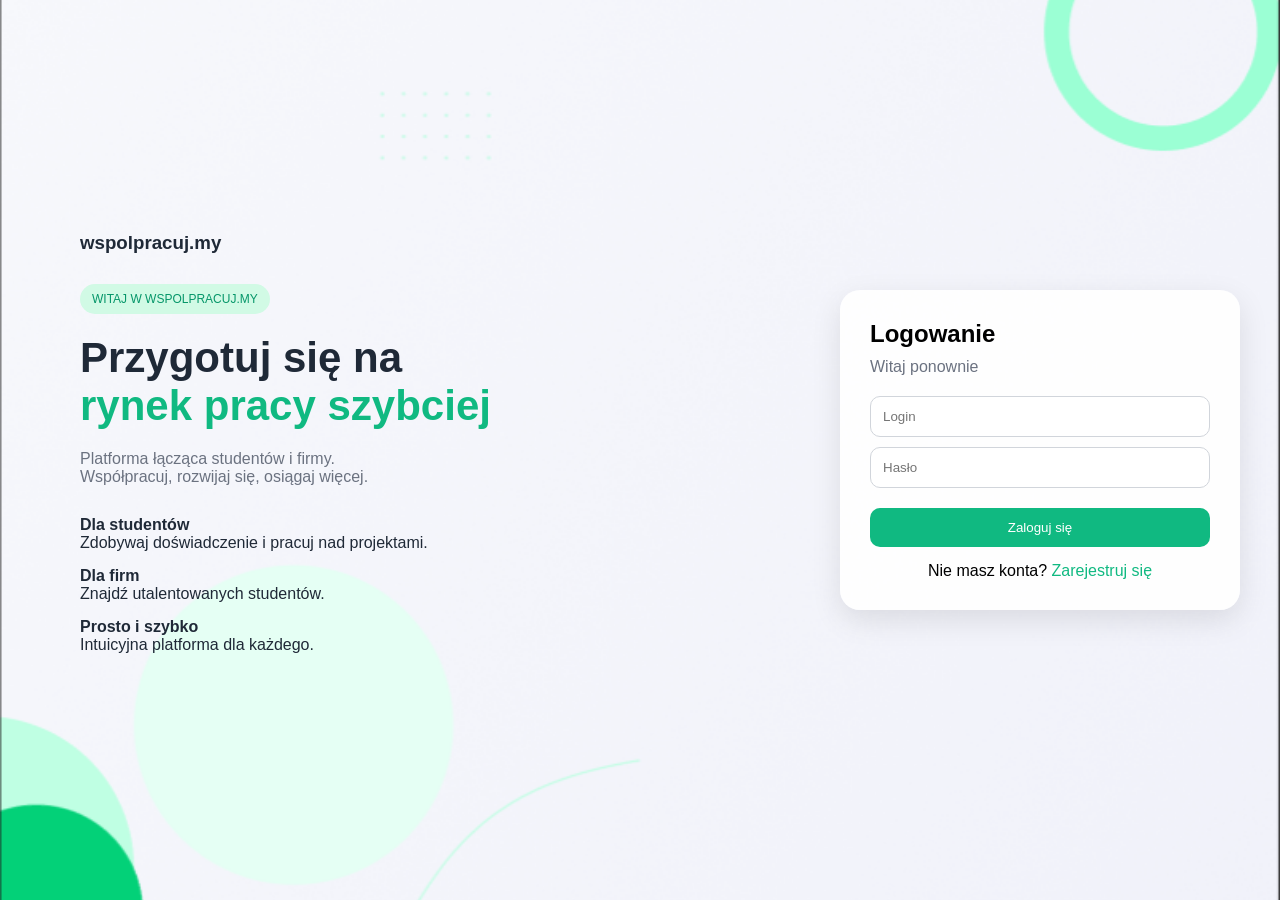
==== frontend/index.html @ 7d2704dc "logowanie i rejestracja oraz podstrona firmy" ====
<!DOCTYPE html>
<html lang="pl">
<head>
    <meta charset="UTF-8">
    <title>Logowanie / Rejestracja</title>
    <link rel="stylesheet" href="style.css">
</head>
<body>

<div class="wrapper">

    <!-- LEWA STRONA -->
    <div class="left">
        <h3 class="logo">wspolpracuj.my</h3>

        <div class="badge">WITAJ W WSPOLPRACUJ.MY</div>

        <h1>
            Przygotuj się na <br>
            <span>rynek pracy szybciej</span>
        </h1>

        <p class="desc">
            Platforma łącząca studentów i firmy.<br>
            Współpracuj, rozwijaj się, osiągaj więcej.
        </p>

        <div class="features">
            <div>
                <strong>Dla studentów</strong>
                <p>Zdobywaj doświadczenie i pracuj nad projektami.</p>
            </div>

            <div>
                <strong>Dla firm</strong>
                <p>Znajdź utalentowanych studentów.</p>
            </div>

            <div>
                <strong>Prosto i szybko</strong>
                <p>Intuicyjna platforma dla każdego.</p>
            </div>
        </div>
    </div>

    <!-- PRAWA STRONA -->
    <div class="right">

        <!-- REJESTRACJA -->
        

        <!-- LOGOWANIE -->
        <div id="login">
            <h2>Logowanie</h2>
            <p class="subtitle">Witaj ponownie</p>

            <form>
                <input type="text" placeholder="Login">
                <input type="password" placeholder="Hasło">

                <button>Zaloguj się</button>
            </form>

            <p class="switch">
                Nie masz konta? <span onclick="toggle()">Zarejestruj się</span>
            </p>
        </div>
        <div id="register" class="hidden">
            <h2>Rejestracja</h2>
            <p class="subtitle">Stwórz konto już teraz</p>

            <form>
                <input type="text" placeholder="Imię">
                <input type="text" placeholder="Nazwisko">
                <input type="text" placeholder="Login">
                <input type="email" placeholder="Email">
                <input type="password" placeholder="Hasło">
                <input type="password" placeholder="Potwierdź hasło">

                <button>Zarejestruj się</button>
            </form>

            <p class="switch">
                Masz już konto? <span onclick="toggle()">Zaloguj się</span>
            </p>
        </div>

    </div>

</div>

<script>
function toggle() {
    document.getElementById("login").classList.toggle("hidden");
    document.getElementById("register").classList.toggle("hidden");
}
</script>

</body>
</html>
---- frontend/style.css ----
* {
    margin: 0;
    padding: 0;
    box-sizing: border-box;
    font-family: Arial, sans-serif;
}

body {
    min-height: 100vh;

    background: url("background.png") no-repeat center;
    background-size: cover;

    display: flex;
    justify-content: center;
    align-items: center;
}

.wrapper {
    width: 1200px;
    min-height: 700px;
    display: flex;
    align-items: center;
}

/* LEWA STRONA */
.left {
    flex: 1;
    padding: 40px;
    color: #1f2937;
}

.logo {
    margin-bottom: 30px;
}

.badge {
    display: inline-block;
    background: #d1fae5;
    color: #059669;
    padding: 8px 12px;
    border-radius: 20px;
    margin-bottom: 20px;
    font-size: 12px;
}

.left h1 {
    font-size: 42px;
    margin-bottom: 20px;
}

.left span {
    color: #10b981;
}

.desc {
    color: #6b7280;
    margin-bottom: 30px;
}

.features div {
    margin-bottom: 15px;
}

/* PRAWA STRONA */
.right {
    width: 400px;
    height: fit-content;
    background: rgba(255,255,255,0.9);
    border-radius: 20px;
    padding: 30px;
    box-shadow: 0 10px 30px rgba(0,0,0,0.1);
}

.right h2 {
    margin-bottom: 10px;
}

.subtitle {
    color: #6b7280;
    margin-bottom: 20px;
}

input {
    width: 100%;
    padding: 12px;
    margin-bottom: 10px;
    border-radius: 10px;
    border: 1px solid #d1d5db;
}

button {
    width: 100%;
    padding: 12px;
    background: #10b981;
    border: none;
    border-radius: 10px;
    color: white;
    cursor: pointer;
    margin-top: 10px;
}

button:hover {
    background: #059669;
}

.switch {
    margin-top: 15px;
    text-align: center;
}

.switch span {
    color: #10b981;
    cursor: pointer;
}

.hidden {
    display: none;
}
#createProject .section-title-row {
    max-width: 820px;
    margin-left: auto;
    margin-right: auto;
}

#createProject .project-form {
    margin-left: auto;
    margin-right: auto;
}

.project-form select[multiple] {
    min-height: 130px;
}

.select-hint {
    color: #6b7280;
    font-size: 13px;
    font-weight: normal;
    margin-top: -4px;
}
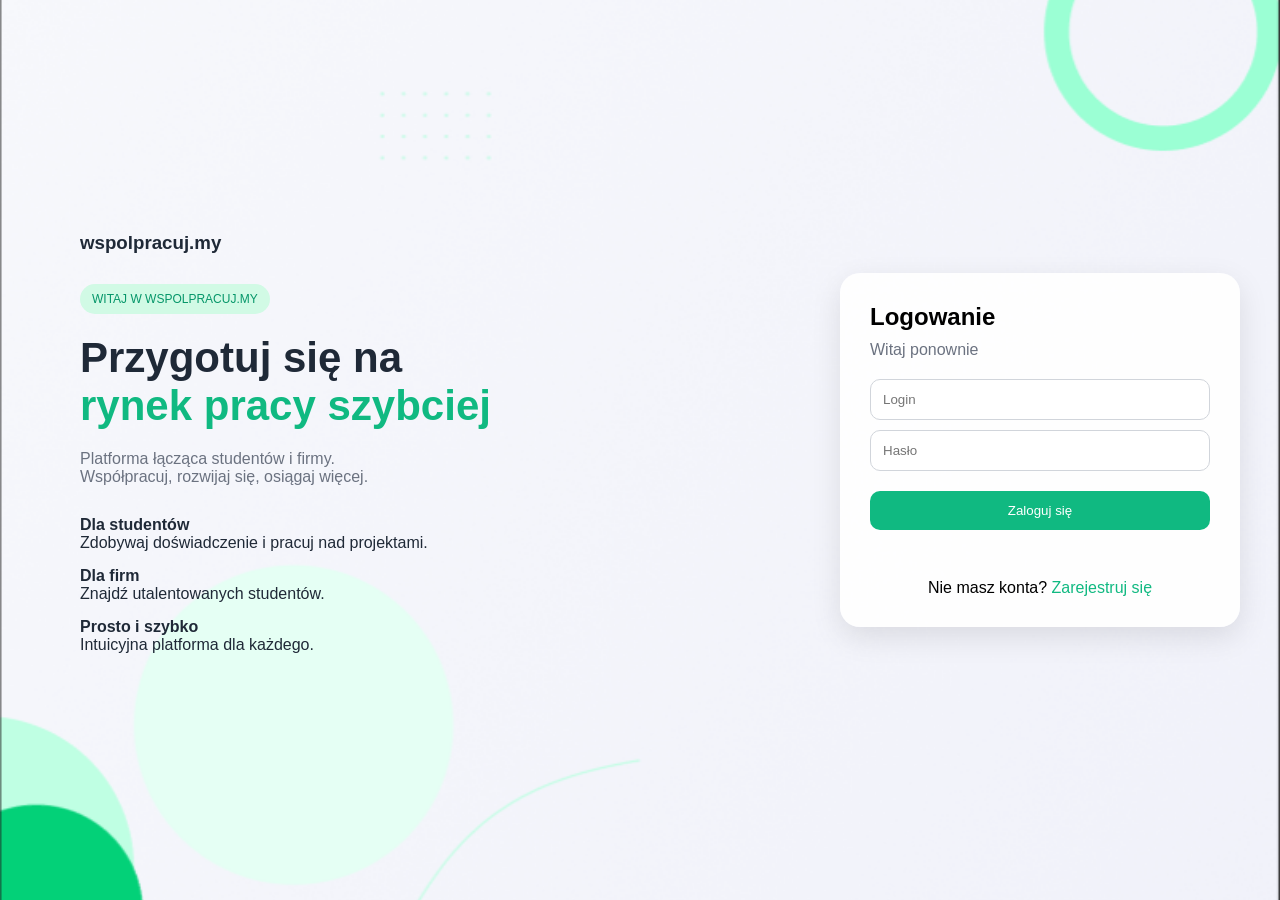
==== commit ccdb47eb: "Poprawione błędy i style na froncie" ====
--- a/frontend/index.html
+++ b/frontend/index.html
@@ -4,6 +4,29 @@
     <meta charset="UTF-8">
     <title>Logowanie / Rejestracja</title>
     <link rel="stylesheet" href="style.css">
+
+    <style>
+        .form-message {
+            min-height: 22px;
+            margin-top: 12px;
+            font-size: 14px;
+            font-weight: 700;
+            line-height: 1.4;
+        }
+
+        .form-message.error {
+            color: #dc2626;
+        }
+
+        .form-message.success {
+            color: #059669;
+        }
+
+        .input-error {
+            border-color: #dc2626 !important;
+            box-shadow: 0 0 0 3px rgba(220, 38, 38, 0.12) !important;
+        }
+    </style>
 </head>
 <body>
 
@@ -46,38 +69,39 @@
     <!-- PRAWA STRONA -->
     <div class="right">
 
-        <!-- REJESTRACJA -->
-        
-
         <!-- LOGOWANIE -->
         <div id="login">
             <h2>Logowanie</h2>
             <p class="subtitle">Witaj ponownie</p>
 
-            <form>
-                <input type="text" placeholder="Login">
-                <input type="password" placeholder="Hasło">
-
-                <button>Zaloguj się</button>
+            <form id="loginForm" novalidate>
+                <input id="loginLogin" type="text" placeholder="Login">
+                <input id="loginPassword" type="password" placeholder="Hasło">
+
+                <button type="submit">Zaloguj się</button>
+                <p id="loginMessage" class="form-message"></p>
             </form>
 
             <p class="switch">
                 Nie masz konta? <span onclick="toggle()">Zarejestruj się</span>
             </p>
         </div>
+
+        <!-- REJESTRACJA -->
         <div id="register" class="hidden">
             <h2>Rejestracja</h2>
             <p class="subtitle">Stwórz konto już teraz</p>
 
-            <form>
-                <input type="text" placeholder="Imię">
-                <input type="text" placeholder="Nazwisko">
-                <input type="text" placeholder="Login">
-                <input type="email" placeholder="Email">
-                <input type="password" placeholder="Hasło">
-                <input type="password" placeholder="Potwierdź hasło">
-
-                <button>Zarejestruj się</button>
+            <form id="registerForm" novalidate>
+                <input id="registerName" type="text" placeholder="Imię">
+                <input id="registerSurname" type="text" placeholder="Nazwisko">
+                <input id="registerLogin" type="text" placeholder="Login">
+                <input id="registerEmail" type="email" placeholder="Email">
+                <input id="registerPassword" type="password" placeholder="Hasło">
+                <input id="registerRepeatPassword" type="password" placeholder="Potwierdź hasło">
+
+                <button type="submit">Zarejestruj się</button>
+                <p id="registerMessage" class="form-message"></p>
             </form>
 
             <p class="switch">
@@ -90,11 +114,264 @@
 </div>
 
 <script>
+const API_BASE = "http://localhost:8081/api";
+
 function toggle() {
     document.getElementById("login").classList.toggle("hidden");
     document.getElementById("register").classList.toggle("hidden");
-}
+
+    clearFormMessage("loginMessage");
+    clearFormMessage("registerMessage");
+    clearAllErrors();
+}
+
+function setFormMessage(messageId, text, type = "error") {
+    const message = document.getElementById(messageId);
+    message.textContent = text;
+    message.className = `form-message ${type}`;
+}
+
+function clearFormMessage(messageId) {
+    const message = document.getElementById(messageId);
+    message.textContent = "";
+    message.className = "form-message";
+}
+
+function setInputError(input, hasError = true) {
+    if (!input) {
+        return;
+    }
+
+    if (hasError) {
+        input.classList.add("input-error");
+    } else {
+        input.classList.remove("input-error");
+    }
+}
+
+function clearAllErrors() {
+    document.querySelectorAll("input").forEach(input => {
+        input.classList.remove("input-error");
+    });
+}
+
+function isValidEmail(email) {
+    return /^[^\s@]+@[^\s@]+\.[^\s@]+$/.test(email);
+}
+
+function validateLoginForm() {
+    clearFormMessage("loginMessage");
+    clearAllErrors();
+
+    const loginInput = document.getElementById("loginLogin");
+    const passwordInput = document.getElementById("loginPassword");
+
+    const login = loginInput.value.trim();
+    const password = passwordInput.value.trim();
+
+    if (!login) {
+        setInputError(loginInput);
+        setFormMessage("loginMessage", "Brak loginu. Wpisz login, aby się zalogować.");
+        loginInput.focus();
+        return null;
+    }
+
+    if (!password) {
+        setInputError(passwordInput);
+        setFormMessage("loginMessage", "Brak hasła. Wpisz hasło, aby się zalogować.");
+        passwordInput.focus();
+        return null;
+    }
+
+    return {
+        login,
+        password
+    };
+}
+
+function validateRegisterForm() {
+    clearFormMessage("registerMessage");
+    clearAllErrors();
+
+    const nameInput = document.getElementById("registerName");
+    const surnameInput = document.getElementById("registerSurname");
+    const loginInput = document.getElementById("registerLogin");
+    const emailInput = document.getElementById("registerEmail");
+    const passwordInput = document.getElementById("registerPassword");
+    const repeatPasswordInput = document.getElementById("registerRepeatPassword");
+
+    const name = nameInput.value.trim();
+    const surname = surnameInput.value.trim();
+    const login = loginInput.value.trim();
+    const email = emailInput.value.trim();
+    const password = passwordInput.value.trim();
+    const repeatPassword = repeatPasswordInput.value.trim();
+
+    if (!name) {
+        setInputError(nameInput);
+        setFormMessage("registerMessage", "Brak imienia. Wpisz imię, aby utworzyć konto.");
+        nameInput.focus();
+        return null;
+    }
+
+    if (!surname) {
+        setInputError(surnameInput);
+        setFormMessage("registerMessage", "Brak nazwiska. Wpisz nazwisko, aby utworzyć konto.");
+        surnameInput.focus();
+        return null;
+    }
+
+    if (!login) {
+        setInputError(loginInput);
+        setFormMessage("registerMessage", "Brak loginu. Wpisz login, aby utworzyć konto.");
+        loginInput.focus();
+        return null;
+    }
+
+    if (!email) {
+        setInputError(emailInput);
+        setFormMessage("registerMessage", "Brak emaila. Wpisz adres email, aby utworzyć konto.");
+        emailInput.focus();
+        return null;
+    }
+
+    if (!isValidEmail(email)) {
+        setInputError(emailInput);
+        setFormMessage("registerMessage", "Niepoprawny email. Wpisz adres w formacie nazwa@domena.pl.");
+        emailInput.focus();
+        return null;
+    }
+
+    if (!password) {
+        setInputError(passwordInput);
+        setFormMessage("registerMessage", "Brak hasła. Wpisz hasło, aby utworzyć konto.");
+        passwordInput.focus();
+        return null;
+    }
+
+    if (password.length < 6) {
+        setInputError(passwordInput);
+        setFormMessage("registerMessage", "Hasło jest za krótkie. Hasło powinno mieć co najmniej 6 znaków.");
+        passwordInput.focus();
+        return null;
+    }
+
+    if (!repeatPassword) {
+        setInputError(repeatPasswordInput);
+        setFormMessage("registerMessage", "Brak potwierdzenia hasła. Powtórz hasło.");
+        repeatPasswordInput.focus();
+        return null;
+    }
+
+    if (password !== repeatPassword) {
+        setInputError(passwordInput);
+        setInputError(repeatPasswordInput);
+        setFormMessage("registerMessage", "Hasła nie są takie same. Wpisz ponownie hasło i potwierdzenie.");
+        repeatPasswordInput.focus();
+        return null;
+    }
+
+    return {
+        name,
+        surname,
+        login,
+        email,
+        password,
+        role: "Student"
+    };
+}
+
+function setInputsLiveValidation() {
+    document.querySelectorAll("input").forEach(input => {
+        input.addEventListener("input", () => {
+            input.classList.remove("input-error");
+        });
+    });
+}
+
+// Obsługa logowania
+ document.querySelector("#loginForm").addEventListener("submit", async (e) => {
+    e.preventDefault();
+
+    const loginData = validateLoginForm();
+
+    if (!loginData) {
+        return;
+    }
+
+    try {
+        setFormMessage("loginMessage", "Trwa logowanie...", "success");
+
+        const res = await fetch(`${API_BASE}/auth/login`, {
+            method: "POST",
+            headers: { "Content-Type": "application/json" },
+            body: JSON.stringify(loginData)
+        });
+
+        const data = await res.json();
+
+        if (res.ok) {
+            localStorage.setItem("token", data.token);
+            localStorage.setItem("user", JSON.stringify(data));
+
+            if (data.role === "Admin" || data.role === 0) {
+                window.location.href = "admin.html";
+            } else if (data.role === "Company" || data.role === 2) {
+                window.location.href = "firma.html";
+            } else if (data.role === "Student" || data.role === 1) {
+                window.location.href = "student.html";
+            } else {
+                setFormMessage("loginMessage", "Nie rozpoznano roli użytkownika.");
+            }
+        } else {
+            setFormMessage("loginMessage", data.message || "Błąd logowania. Sprawdź login i hasło.");
+        }
+    } catch (err) {
+        setFormMessage("loginMessage", "Nie można połączyć z serwerem. Spróbuj ponownie później.");
+    }
+});
+
+// Obsługa rejestracji
+document.querySelector("#registerForm").addEventListener("submit", async (e) => {
+    e.preventDefault();
+
+    const registerData = validateRegisterForm();
+
+    if (!registerData) {
+        return;
+    }
+
+    try {
+        setFormMessage("registerMessage", "Trwa rejestracja...", "success");
+
+        const res = await fetch(`${API_BASE}/auth/register`, {
+            method: "POST",
+            headers: { "Content-Type": "application/json" },
+            body: JSON.stringify(registerData)
+        });
+
+        const result = await res.json();
+
+        if (res.ok) {
+            localStorage.setItem("token", result.token);
+            localStorage.setItem("user", JSON.stringify(result));
+
+            setFormMessage("registerMessage", "Konto zostało utworzone. Możesz się zalogować.", "success");
+
+            setTimeout(() => {
+                document.getElementById("registerForm").reset();
+                toggle();
+            }, 1000);
+        } else {
+            setFormMessage("registerMessage", result.message || "Błąd rejestracji. Sprawdź wpisane dane.");
+        }
+    } catch (err) {
+        setFormMessage("registerMessage", "Nie można połączyć z serwerem. Spróbuj ponownie później.");
+    }
+});
+
+setInputsLiveValidation();
 </script>
 
 </body>
-</html>+</html>
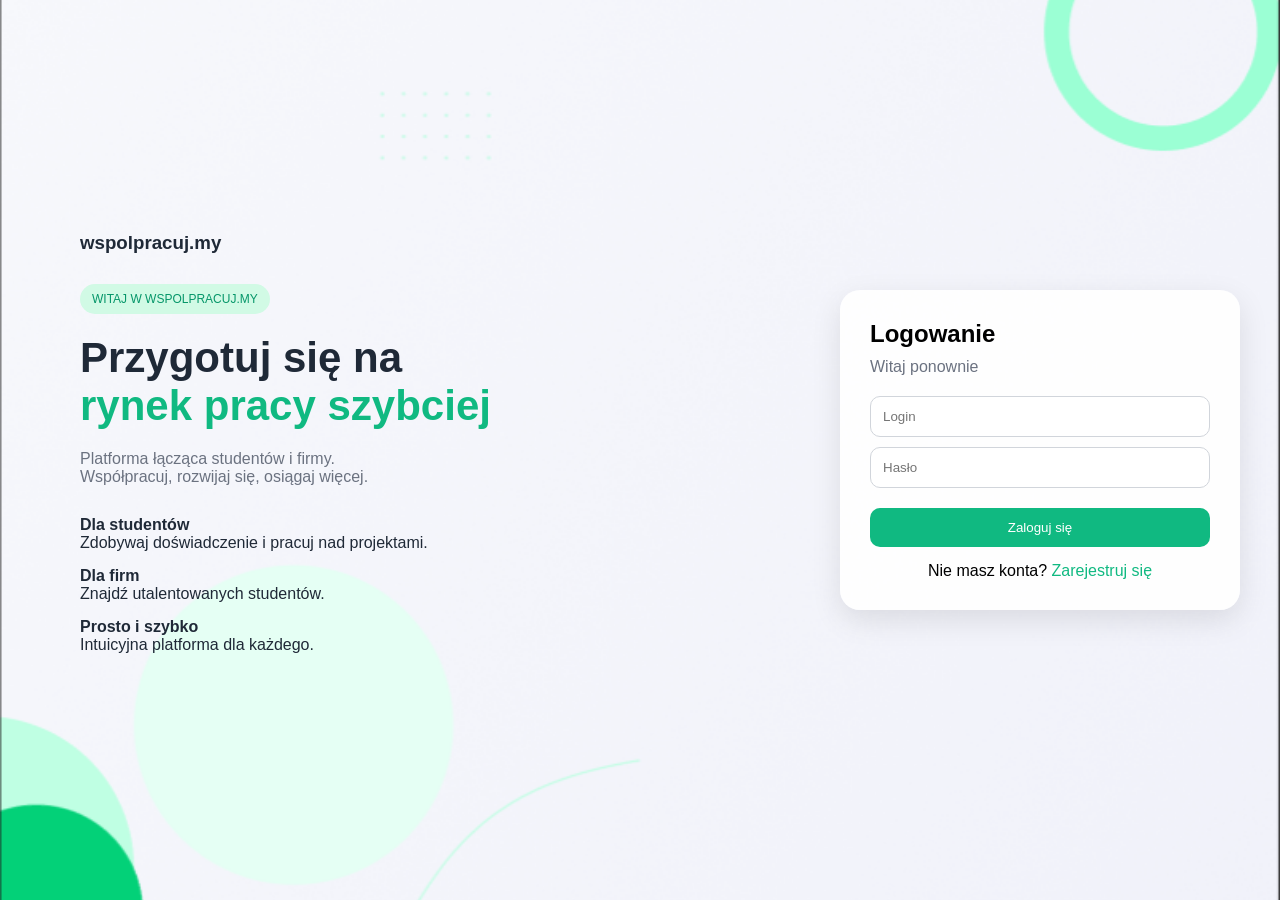
==== commit 2632f615: "mniejsze poprawki" ====
--- a/frontend/index.html
+++ b/frontend/index.html
@@ -4,29 +4,6 @@
     <meta charset="UTF-8">
     <title>Logowanie / Rejestracja</title>
     <link rel="stylesheet" href="style.css">
-
-    <style>
-        .form-message {
-            min-height: 22px;
-            margin-top: 12px;
-            font-size: 14px;
-            font-weight: 700;
-            line-height: 1.4;
-        }
-
-        .form-message.error {
-            color: #dc2626;
-        }
-
-        .form-message.success {
-            color: #059669;
-        }
-
-        .input-error {
-            border-color: #dc2626 !important;
-            box-shadow: 0 0 0 3px rgba(220, 38, 38, 0.12) !important;
-        }
-    </style>
 </head>
 <body>
 
@@ -69,39 +46,38 @@
     <!-- PRAWA STRONA -->
     <div class="right">
 
+        <!-- REJESTRACJA -->
+        
+
         <!-- LOGOWANIE -->
         <div id="login">
             <h2>Logowanie</h2>
             <p class="subtitle">Witaj ponownie</p>
 
-            <form id="loginForm" novalidate>
-                <input id="loginLogin" type="text" placeholder="Login">
-                <input id="loginPassword" type="password" placeholder="Hasło">
+            <form>
+                <input type="text" placeholder="Login">
+                <input type="password" placeholder="Hasło">
 
-                <button type="submit">Zaloguj się</button>
-                <p id="loginMessage" class="form-message"></p>
+                <button>Zaloguj się</button>
             </form>
 
             <p class="switch">
                 Nie masz konta? <span onclick="toggle()">Zarejestruj się</span>
             </p>
         </div>
-
-        <!-- REJESTRACJA -->
         <div id="register" class="hidden">
             <h2>Rejestracja</h2>
             <p class="subtitle">Stwórz konto już teraz</p>
 
-            <form id="registerForm" novalidate>
-                <input id="registerName" type="text" placeholder="Imię">
-                <input id="registerSurname" type="text" placeholder="Nazwisko">
-                <input id="registerLogin" type="text" placeholder="Login">
-                <input id="registerEmail" type="email" placeholder="Email">
-                <input id="registerPassword" type="password" placeholder="Hasło">
-                <input id="registerRepeatPassword" type="password" placeholder="Potwierdź hasło">
+            <form>
+                <input type="text" placeholder="Imię">
+                <input type="text" placeholder="Nazwisko">
+                <input type="text" placeholder="Login">
+                <input type="email" placeholder="Email">
+                <input type="password" placeholder="Hasło">
+                <input type="password" placeholder="Potwierdź hasło">
 
-                <button type="submit">Zarejestruj się</button>
-                <p id="registerMessage" class="form-message"></p>
+                <button>Zarejestruj się</button>
             </form>
 
             <p class="switch">
@@ -119,193 +95,19 @@
 function toggle() {
     document.getElementById("login").classList.toggle("hidden");
     document.getElementById("register").classList.toggle("hidden");
-
-    clearFormMessage("loginMessage");
-    clearFormMessage("registerMessage");
-    clearAllErrors();
-}
-
-function setFormMessage(messageId, text, type = "error") {
-    const message = document.getElementById(messageId);
-    message.textContent = text;
-    message.className = `form-message ${type}`;
-}
-
-function clearFormMessage(messageId) {
-    const message = document.getElementById(messageId);
-    message.textContent = "";
-    message.className = "form-message";
-}
-
-function setInputError(input, hasError = true) {
-    if (!input) {
-        return;
-    }
-
-    if (hasError) {
-        input.classList.add("input-error");
-    } else {
-        input.classList.remove("input-error");
-    }
-}
-
-function clearAllErrors() {
-    document.querySelectorAll("input").forEach(input => {
-        input.classList.remove("input-error");
-    });
-}
-
-function isValidEmail(email) {
-    return /^[^\s@]+@[^\s@]+\.[^\s@]+$/.test(email);
-}
-
-function validateLoginForm() {
-    clearFormMessage("loginMessage");
-    clearAllErrors();
-
-    const loginInput = document.getElementById("loginLogin");
-    const passwordInput = document.getElementById("loginPassword");
-
-    const login = loginInput.value.trim();
-    const password = passwordInput.value.trim();
-
-    if (!login) {
-        setInputError(loginInput);
-        setFormMessage("loginMessage", "Brak loginu. Wpisz login, aby się zalogować.");
-        loginInput.focus();
-        return null;
-    }
-
-    if (!password) {
-        setInputError(passwordInput);
-        setFormMessage("loginMessage", "Brak hasła. Wpisz hasło, aby się zalogować.");
-        passwordInput.focus();
-        return null;
-    }
-
-    return {
-        login,
-        password
-    };
-}
-
-function validateRegisterForm() {
-    clearFormMessage("registerMessage");
-    clearAllErrors();
-
-    const nameInput = document.getElementById("registerName");
-    const surnameInput = document.getElementById("registerSurname");
-    const loginInput = document.getElementById("registerLogin");
-    const emailInput = document.getElementById("registerEmail");
-    const passwordInput = document.getElementById("registerPassword");
-    const repeatPasswordInput = document.getElementById("registerRepeatPassword");
-
-    const name = nameInput.value.trim();
-    const surname = surnameInput.value.trim();
-    const login = loginInput.value.trim();
-    const email = emailInput.value.trim();
-    const password = passwordInput.value.trim();
-    const repeatPassword = repeatPasswordInput.value.trim();
-
-    if (!name) {
-        setInputError(nameInput);
-        setFormMessage("registerMessage", "Brak imienia. Wpisz imię, aby utworzyć konto.");
-        nameInput.focus();
-        return null;
-    }
-
-    if (!surname) {
-        setInputError(surnameInput);
-        setFormMessage("registerMessage", "Brak nazwiska. Wpisz nazwisko, aby utworzyć konto.");
-        surnameInput.focus();
-        return null;
-    }
-
-    if (!login) {
-        setInputError(loginInput);
-        setFormMessage("registerMessage", "Brak loginu. Wpisz login, aby utworzyć konto.");
-        loginInput.focus();
-        return null;
-    }
-
-    if (!email) {
-        setInputError(emailInput);
-        setFormMessage("registerMessage", "Brak emaila. Wpisz adres email, aby utworzyć konto.");
-        emailInput.focus();
-        return null;
-    }
-
-    if (!isValidEmail(email)) {
-        setInputError(emailInput);
-        setFormMessage("registerMessage", "Niepoprawny email. Wpisz adres w formacie nazwa@domena.pl.");
-        emailInput.focus();
-        return null;
-    }
-
-    if (!password) {
-        setInputError(passwordInput);
-        setFormMessage("registerMessage", "Brak hasła. Wpisz hasło, aby utworzyć konto.");
-        passwordInput.focus();
-        return null;
-    }
-
-    if (password.length < 6) {
-        setInputError(passwordInput);
-        setFormMessage("registerMessage", "Hasło jest za krótkie. Hasło powinno mieć co najmniej 6 znaków.");
-        passwordInput.focus();
-        return null;
-    }
-
-    if (!repeatPassword) {
-        setInputError(repeatPasswordInput);
-        setFormMessage("registerMessage", "Brak potwierdzenia hasła. Powtórz hasło.");
-        repeatPasswordInput.focus();
-        return null;
-    }
-
-    if (password !== repeatPassword) {
-        setInputError(passwordInput);
-        setInputError(repeatPasswordInput);
-        setFormMessage("registerMessage", "Hasła nie są takie same. Wpisz ponownie hasło i potwierdzenie.");
-        repeatPasswordInput.focus();
-        return null;
-    }
-
-    return {
-        name,
-        surname,
-        login,
-        email,
-        password,
-        role: "Student"
-    };
-}
-
-function setInputsLiveValidation() {
-    document.querySelectorAll("input").forEach(input => {
-        input.addEventListener("input", () => {
-            input.classList.remove("input-error");
-        });
-    });
 }
 
 // Obsługa logowania
- document.querySelector("#loginForm").addEventListener("submit", async (e) => {
+document.querySelector("#login form").addEventListener("submit", async (e) => {
     e.preventDefault();
-
-    const loginData = validateLoginForm();
-
-    if (!loginData) {
-        return;
-    }
+    const login = e.target.querySelector('input[type="text"]').value;
+    const password = e.target.querySelector('input[type="password"]').value;
 
     try {
-        setFormMessage("loginMessage", "Trwa logowanie...", "success");
-
         const res = await fetch(`${API_BASE}/auth/login`, {
             method: "POST",
             headers: { "Content-Type": "application/json" },
-            body: JSON.stringify(loginData)
+            body: JSON.stringify({ login, password })
         });
 
         const data = await res.json();
@@ -313,41 +115,42 @@
         if (res.ok) {
             localStorage.setItem("token", data.token);
             localStorage.setItem("user", JSON.stringify(data));
-
-            if (data.role === "Admin" || data.role === 0) {
-                window.location.href = "admin.html";
-            } else if (data.role === "Company" || data.role === 2) {
+            
+            if (data.role === "Company" || data.role ===2) {
                 window.location.href = "firma.html";
             } else if (data.role === "Student" || data.role === 1) {
                 window.location.href = "student.html";
-            } else {
-                setFormMessage("loginMessage", "Nie rozpoznano roli użytkownika.");
+            }else if (data.role === "Admin" || data.role === 0) {
+                window.location.href = "admin.html";
+            } else  {
+                alert("Panel studenta niedostępny");
             }
         } else {
-            setFormMessage("loginMessage", data.message || "Błąd logowania. Sprawdź login i hasło.");
+            alert(data.message || "Błąd logowania");
         }
     } catch (err) {
-        setFormMessage("loginMessage", "Nie można połączyć z serwerem. Spróbuj ponownie później.");
+        alert("Nie można połączyć z serwerem");
     }
 });
 
 // Obsługa rejestracji
-document.querySelector("#registerForm").addEventListener("submit", async (e) => {
+document.querySelector("#register form").addEventListener("submit", async (e) => {
     e.preventDefault();
-
-    const registerData = validateRegisterForm();
-
-    if (!registerData) {
-        return;
-    }
+    const inputs = e.target.querySelectorAll("input");
+    const data = {
+        name: inputs[0].value,
+        surname: inputs[1].value,
+        login: inputs[2].value,
+        email: inputs[3].value,
+        password: inputs[4].value,
+        role: "Student" // Domyślnie rejestrujemy jako student
+    };
 
     try {
-        setFormMessage("registerMessage", "Trwa rejestracja...", "success");
-
         const res = await fetch(`${API_BASE}/auth/register`, {
             method: "POST",
             headers: { "Content-Type": "application/json" },
-            body: JSON.stringify(registerData)
+            body: JSON.stringify(data)
         });
 
         const result = await res.json();
@@ -355,23 +158,15 @@
         if (res.ok) {
             localStorage.setItem("token", result.token);
             localStorage.setItem("user", JSON.stringify(result));
-
-            setFormMessage("registerMessage", "Konto zostało utworzone. Możesz się zalogować.", "success");
-
-            setTimeout(() => {
-                document.getElementById("registerForm").reset();
-                toggle();
-            }, 1000);
+            window.location.href = "index.html";
         } else {
-            setFormMessage("registerMessage", result.message || "Błąd rejestracji. Sprawdź wpisane dane.");
+            alert(result.message || "Błąd rejestracji");
         }
     } catch (err) {
-        setFormMessage("registerMessage", "Nie można połączyć z serwerem. Spróbuj ponownie później.");
+        alert("Nie można połączyć z serwerem");
     }
 });
-
-setInputsLiveValidation();
 </script>
 
 </body>
-</html>
+</html>
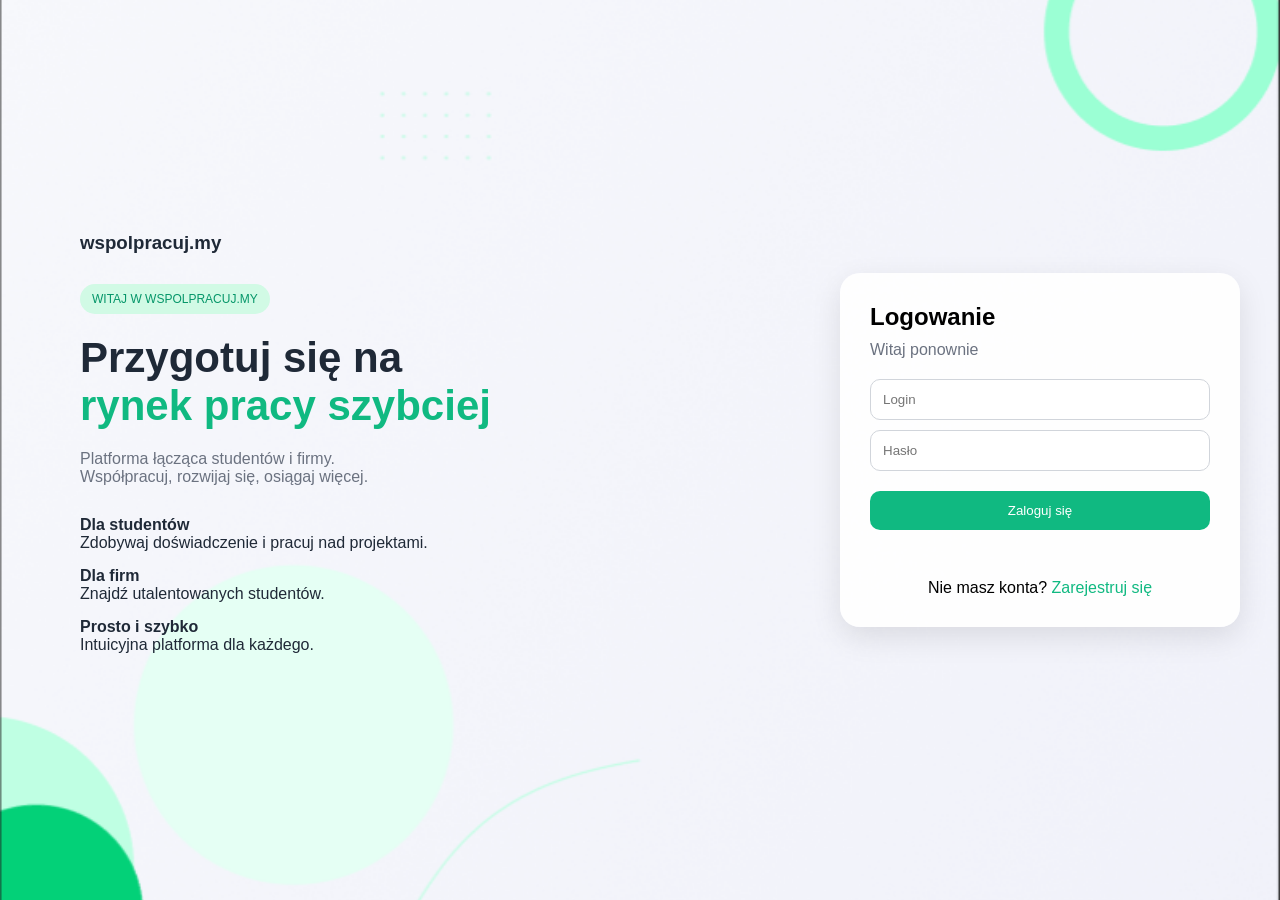
==== commit dd29591d: "bugfix" ====
--- a/frontend/index.html
+++ b/frontend/index.html
@@ -4,6 +4,29 @@
     <meta charset="UTF-8">
     <title>Logowanie / Rejestracja</title>
     <link rel="stylesheet" href="style.css">
+
+    <style>
+        .form-message {
+            min-height: 22px;
+            margin-top: 12px;
+            font-size: 14px;
+            font-weight: 700;
+            line-height: 1.4;
+        }
+
+        .form-message.error {
+            color: #dc2626;
+        }
+
+        .form-message.success {
+            color: #059669;
+        }
+
+        .input-error {
+            border-color: #dc2626 !important;
+            box-shadow: 0 0 0 3px rgba(220, 38, 38, 0.12) !important;
+        }
+    </style>
 </head>
 <body>
 
@@ -46,38 +69,39 @@
     <!-- PRAWA STRONA -->
     <div class="right">
 
-        <!-- REJESTRACJA -->
-        
-
         <!-- LOGOWANIE -->
         <div id="login">
             <h2>Logowanie</h2>
             <p class="subtitle">Witaj ponownie</p>
 
-            <form>
-                <input type="text" placeholder="Login">
-                <input type="password" placeholder="Hasło">
-
-                <button>Zaloguj się</button>
+            <form id="loginForm" novalidate>
+                <input id="loginLogin" type="text" placeholder="Login">
+                <input id="loginPassword" type="password" placeholder="Hasło">
+
+                <button type="submit">Zaloguj się</button>
+                <p id="loginMessage" class="form-message"></p>
             </form>
 
             <p class="switch">
                 Nie masz konta? <span onclick="toggle()">Zarejestruj się</span>
             </p>
         </div>
+
+        <!-- REJESTRACJA -->
         <div id="register" class="hidden">
             <h2>Rejestracja</h2>
             <p class="subtitle">Stwórz konto już teraz</p>
 
-            <form>
-                <input type="text" placeholder="Imię">
-                <input type="text" placeholder="Nazwisko">
-                <input type="text" placeholder="Login">
-                <input type="email" placeholder="Email">
-                <input type="password" placeholder="Hasło">
-                <input type="password" placeholder="Potwierdź hasło">
-
-                <button>Zarejestruj się</button>
+            <form id="registerForm" novalidate>
+                <input id="registerName" type="text" placeholder="Imię">
+                <input id="registerSurname" type="text" placeholder="Nazwisko">
+                <input id="registerLogin" type="text" placeholder="Login">
+                <input id="registerEmail" type="email" placeholder="Email">
+                <input id="registerPassword" type="password" placeholder="Hasło">
+                <input id="registerRepeatPassword" type="password" placeholder="Potwierdź hasło">
+
+                <button type="submit">Zarejestruj się</button>
+                <p id="registerMessage" class="form-message"></p>
             </form>
 
             <p class="switch">
@@ -95,19 +119,193 @@
 function toggle() {
     document.getElementById("login").classList.toggle("hidden");
     document.getElementById("register").classList.toggle("hidden");
+
+    clearFormMessage("loginMessage");
+    clearFormMessage("registerMessage");
+    clearAllErrors();
+}
+
+function setFormMessage(messageId, text, type = "error") {
+    const message = document.getElementById(messageId);
+    message.textContent = text;
+    message.className = `form-message ${type}`;
+}
+
+function clearFormMessage(messageId) {
+    const message = document.getElementById(messageId);
+    message.textContent = "";
+    message.className = "form-message";
+}
+
+function setInputError(input, hasError = true) {
+    if (!input) {
+        return;
+    }
+
+    if (hasError) {
+        input.classList.add("input-error");
+    } else {
+        input.classList.remove("input-error");
+    }
+}
+
+function clearAllErrors() {
+    document.querySelectorAll("input").forEach(input => {
+        input.classList.remove("input-error");
+    });
+}
+
+function isValidEmail(email) {
+    return /^[^\s@]+@[^\s@]+\.[^\s@]+$/.test(email);
+}
+
+function validateLoginForm() {
+    clearFormMessage("loginMessage");
+    clearAllErrors();
+
+    const loginInput = document.getElementById("loginLogin");
+    const passwordInput = document.getElementById("loginPassword");
+
+    const login = loginInput.value.trim();
+    const password = passwordInput.value.trim();
+
+    if (!login) {
+        setInputError(loginInput);
+        setFormMessage("loginMessage", "Brak loginu. Wpisz login, aby się zalogować.");
+        loginInput.focus();
+        return null;
+    }
+
+    if (!password) {
+        setInputError(passwordInput);
+        setFormMessage("loginMessage", "Brak hasła. Wpisz hasło, aby się zalogować.");
+        passwordInput.focus();
+        return null;
+    }
+
+    return {
+        login,
+        password
+    };
+}
+
+function validateRegisterForm() {
+    clearFormMessage("registerMessage");
+    clearAllErrors();
+
+    const nameInput = document.getElementById("registerName");
+    const surnameInput = document.getElementById("registerSurname");
+    const loginInput = document.getElementById("registerLogin");
+    const emailInput = document.getElementById("registerEmail");
+    const passwordInput = document.getElementById("registerPassword");
+    const repeatPasswordInput = document.getElementById("registerRepeatPassword");
+
+    const name = nameInput.value.trim();
+    const surname = surnameInput.value.trim();
+    const login = loginInput.value.trim();
+    const email = emailInput.value.trim();
+    const password = passwordInput.value.trim();
+    const repeatPassword = repeatPasswordInput.value.trim();
+
+    if (!name) {
+        setInputError(nameInput);
+        setFormMessage("registerMessage", "Brak imienia. Wpisz imię, aby utworzyć konto.");
+        nameInput.focus();
+        return null;
+    }
+
+    if (!surname) {
+        setInputError(surnameInput);
+        setFormMessage("registerMessage", "Brak nazwiska. Wpisz nazwisko, aby utworzyć konto.");
+        surnameInput.focus();
+        return null;
+    }
+
+    if (!login) {
+        setInputError(loginInput);
+        setFormMessage("registerMessage", "Brak loginu. Wpisz login, aby utworzyć konto.");
+        loginInput.focus();
+        return null;
+    }
+
+    if (!email) {
+        setInputError(emailInput);
+        setFormMessage("registerMessage", "Brak emaila. Wpisz adres email, aby utworzyć konto.");
+        emailInput.focus();
+        return null;
+    }
+
+    if (!isValidEmail(email)) {
+        setInputError(emailInput);
+        setFormMessage("registerMessage", "Niepoprawny email. Wpisz adres w formacie nazwa@domena.pl.");
+        emailInput.focus();
+        return null;
+    }
+
+    if (!password) {
+        setInputError(passwordInput);
+        setFormMessage("registerMessage", "Brak hasła. Wpisz hasło, aby utworzyć konto.");
+        passwordInput.focus();
+        return null;
+    }
+
+    if (password.length < 6) {
+        setInputError(passwordInput);
+        setFormMessage("registerMessage", "Hasło jest za krótkie. Hasło powinno mieć co najmniej 6 znaków.");
+        passwordInput.focus();
+        return null;
+    }
+
+    if (!repeatPassword) {
+        setInputError(repeatPasswordInput);
+        setFormMessage("registerMessage", "Brak potwierdzenia hasła. Powtórz hasło.");
+        repeatPasswordInput.focus();
+        return null;
+    }
+
+    if (password !== repeatPassword) {
+        setInputError(passwordInput);
+        setInputError(repeatPasswordInput);
+        setFormMessage("registerMessage", "Hasła nie są takie same. Wpisz ponownie hasło i potwierdzenie.");
+        repeatPasswordInput.focus();
+        return null;
+    }
+
+    return {
+        name,
+        surname,
+        login,
+        email,
+        password,
+        role: "Student"
+    };
+}
+
+function setInputsLiveValidation() {
+    document.querySelectorAll("input").forEach(input => {
+        input.addEventListener("input", () => {
+            input.classList.remove("input-error");
+        });
+    });
 }
 
 // Obsługa logowania
-document.querySelector("#login form").addEventListener("submit", async (e) => {
+ document.querySelector("#loginForm").addEventListener("submit", async (e) => {
     e.preventDefault();
-    const login = e.target.querySelector('input[type="text"]').value;
-    const password = e.target.querySelector('input[type="password"]').value;
+
+    const loginData = validateLoginForm();
+
+    if (!loginData) {
+        return;
+    }
 
     try {
+        setFormMessage("loginMessage", "Trwa logowanie...", "success");
+
         const res = await fetch(`${API_BASE}/auth/login`, {
             method: "POST",
             headers: { "Content-Type": "application/json" },
-            body: JSON.stringify({ login, password })
+            body: JSON.stringify(loginData)
         });
 
         const data = await res.json();
@@ -115,42 +313,41 @@
         if (res.ok) {
             localStorage.setItem("token", data.token);
             localStorage.setItem("user", JSON.stringify(data));
-            
-            if (data.role === "Company" || data.role ===2) {
+
+            if (data.role === "Admin" || data.role === 0) {
+                window.location.href = "admin.html";
+            } else if (data.role === "Company" || data.role === 2) {
                 window.location.href = "firma.html";
             } else if (data.role === "Student" || data.role === 1) {
                 window.location.href = "student.html";
-            }else if (data.role === "Admin" || data.role === 0) {
-                window.location.href = "admin.html";
-            } else  {
-                alert("Panel studenta niedostępny");
+            } else {
+                setFormMessage("loginMessage", "Nie rozpoznano roli użytkownika.");
             }
         } else {
-            alert(data.message || "Błąd logowania");
+            setFormMessage("loginMessage", data.message || "Błąd logowania. Sprawdź login i hasło.");
         }
     } catch (err) {
-        alert("Nie można połączyć z serwerem");
+        setFormMessage("loginMessage", "Nie można połączyć z serwerem. Spróbuj ponownie później.");
     }
 });
 
 // Obsługa rejestracji
-document.querySelector("#register form").addEventListener("submit", async (e) => {
+document.querySelector("#registerForm").addEventListener("submit", async (e) => {
     e.preventDefault();
-    const inputs = e.target.querySelectorAll("input");
-    const data = {
-        name: inputs[0].value,
-        surname: inputs[1].value,
-        login: inputs[2].value,
-        email: inputs[3].value,
-        password: inputs[4].value,
-        role: "Student" // Domyślnie rejestrujemy jako student
-    };
+
+    const registerData = validateRegisterForm();
+
+    if (!registerData) {
+        return;
+    }
 
     try {
+        setFormMessage("registerMessage", "Trwa rejestracja...", "success");
+
         const res = await fetch(`${API_BASE}/auth/register`, {
             method: "POST",
             headers: { "Content-Type": "application/json" },
-            body: JSON.stringify(data)
+            body: JSON.stringify(registerData)
         });
 
         const result = await res.json();
@@ -158,15 +355,23 @@
         if (res.ok) {
             localStorage.setItem("token", result.token);
             localStorage.setItem("user", JSON.stringify(result));
-            window.location.href = "index.html";
+
+            setFormMessage("registerMessage", "Konto zostało utworzone. Możesz się zalogować.", "success");
+
+            setTimeout(() => {
+                document.getElementById("registerForm").reset();
+                toggle();
+            }, 1000);
         } else {
-            alert(result.message || "Błąd rejestracji");
+            setFormMessage("registerMessage", result.message || "Błąd rejestracji. Sprawdź wpisane dane.");
         }
     } catch (err) {
-        alert("Nie można połączyć z serwerem");
+        setFormMessage("registerMessage", "Nie można połączyć z serwerem. Spróbuj ponownie później.");
     }
 });
+
+setInputsLiveValidation();
 </script>
 
 </body>
-</html>+</html>
